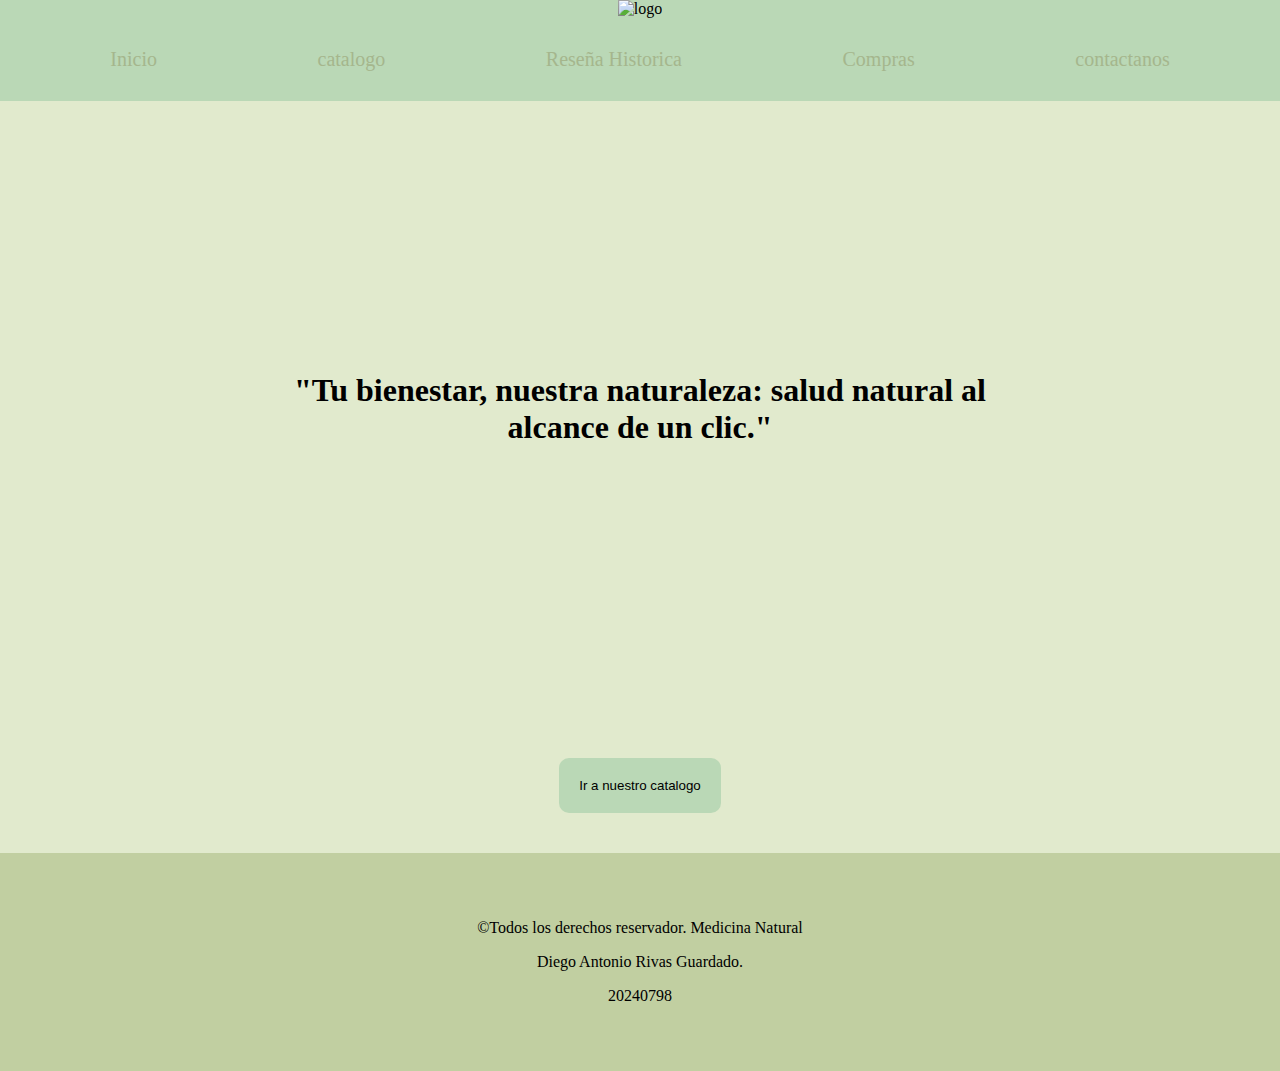
==== Paginas/index.html @ 922ff479 "Porsche" ====
<!DOCTYPE html>
<html lang="en">
    
<head>
    <link rel="preconnect" href="https://fonts.googleapis.com">
<link rel="preconnect" href="https://fonts.gstatic.com" crossorigin>
<link href="https://fonts.googleapis.com/css2?family=Noto+Sans+Gunjala+Gondi:wght@400..700&display=swap" rel="stylesheet">
    <meta charset="UTF-8">
    <meta name="viewport" content="width=device-width, initial-scale=1.0">
    <link rel="stylesheet" href="../css/estilos.css">
    <link rel="shortcut icon" href="../img/logo.png" type="image/x-icon">
    <title>Cookies Naturopathic</title>
</head>
<body>
    <header>
        <img src="../img/logo.png" alt="logo">
    </header>
    <nav>
        <a href="./index.html">Inicio</a>
        <a href="./catalogo.html">catalogo</a>
        <a href="./reseñahistorica.html">Reseña Historica</a>
        <a href="./compras.html">Compras</a>
        <a href="./contactanos.html">contactanos</a>
    </nav>
    <main class="fondo">
        <div class="fondito">
            <h1>"Tu bienestar, nuestra naturaleza: salud natural al alcance de un clic."</h1>
        </div>
    </main>
    <div class="botoncito">
    <button class="boton"><a href="./catalogo.html">Ir a nuestro catalogo</a></button>
    </div>
    <footer class="pie">
        <p>&copy;Todos los derechos reservador. Medicina Natural</p>
        <p>Diego Antonio Rivas Guardado.</p>
        <p>20240798</p>
    </footer>
</body>
</html>
---- css/estilos.css ----
@import url('https://fonts.googleapis.com/css2?family=Noto+Sans+Gunjala+Gondi:wght@400..700&display=swap');

header {
    background-color: #BAD8B6;
    text-align: center;
}

header img {
    width: 180px;
}
nav {
    background-color: #BAD8B6;
    display: flex;
    justify-content: space-around;
    align-items: end;
    padding: 30px;
    font-size: 20px;
}
nav:hover {
    color:  #BAD8B6;
}
nav a {
   text-decoration: none;
   color: #A5B68D;
}
body {
    background-color: #E1EACD;
    margin: 0px;
    padding: 0px;
 
}
.pie {
    background-color: #C1CFA1;
    text-align: center;
    padding: 50px;
}
.fondo {
    background-image: url(../img/fondo.jpg);
    padding: 250px;
}
.fondito {
    text-align: center;
}
.boton {
    border-radius: 10px;
    background-color: #BAD8B6;
    color: beige;
    border: 0px;
    padding: 20px;
}
.boton a {
    text-decoration: none;
    color: black;
}
.botoncito {
    text-align: center;
    padding: 40px;
}
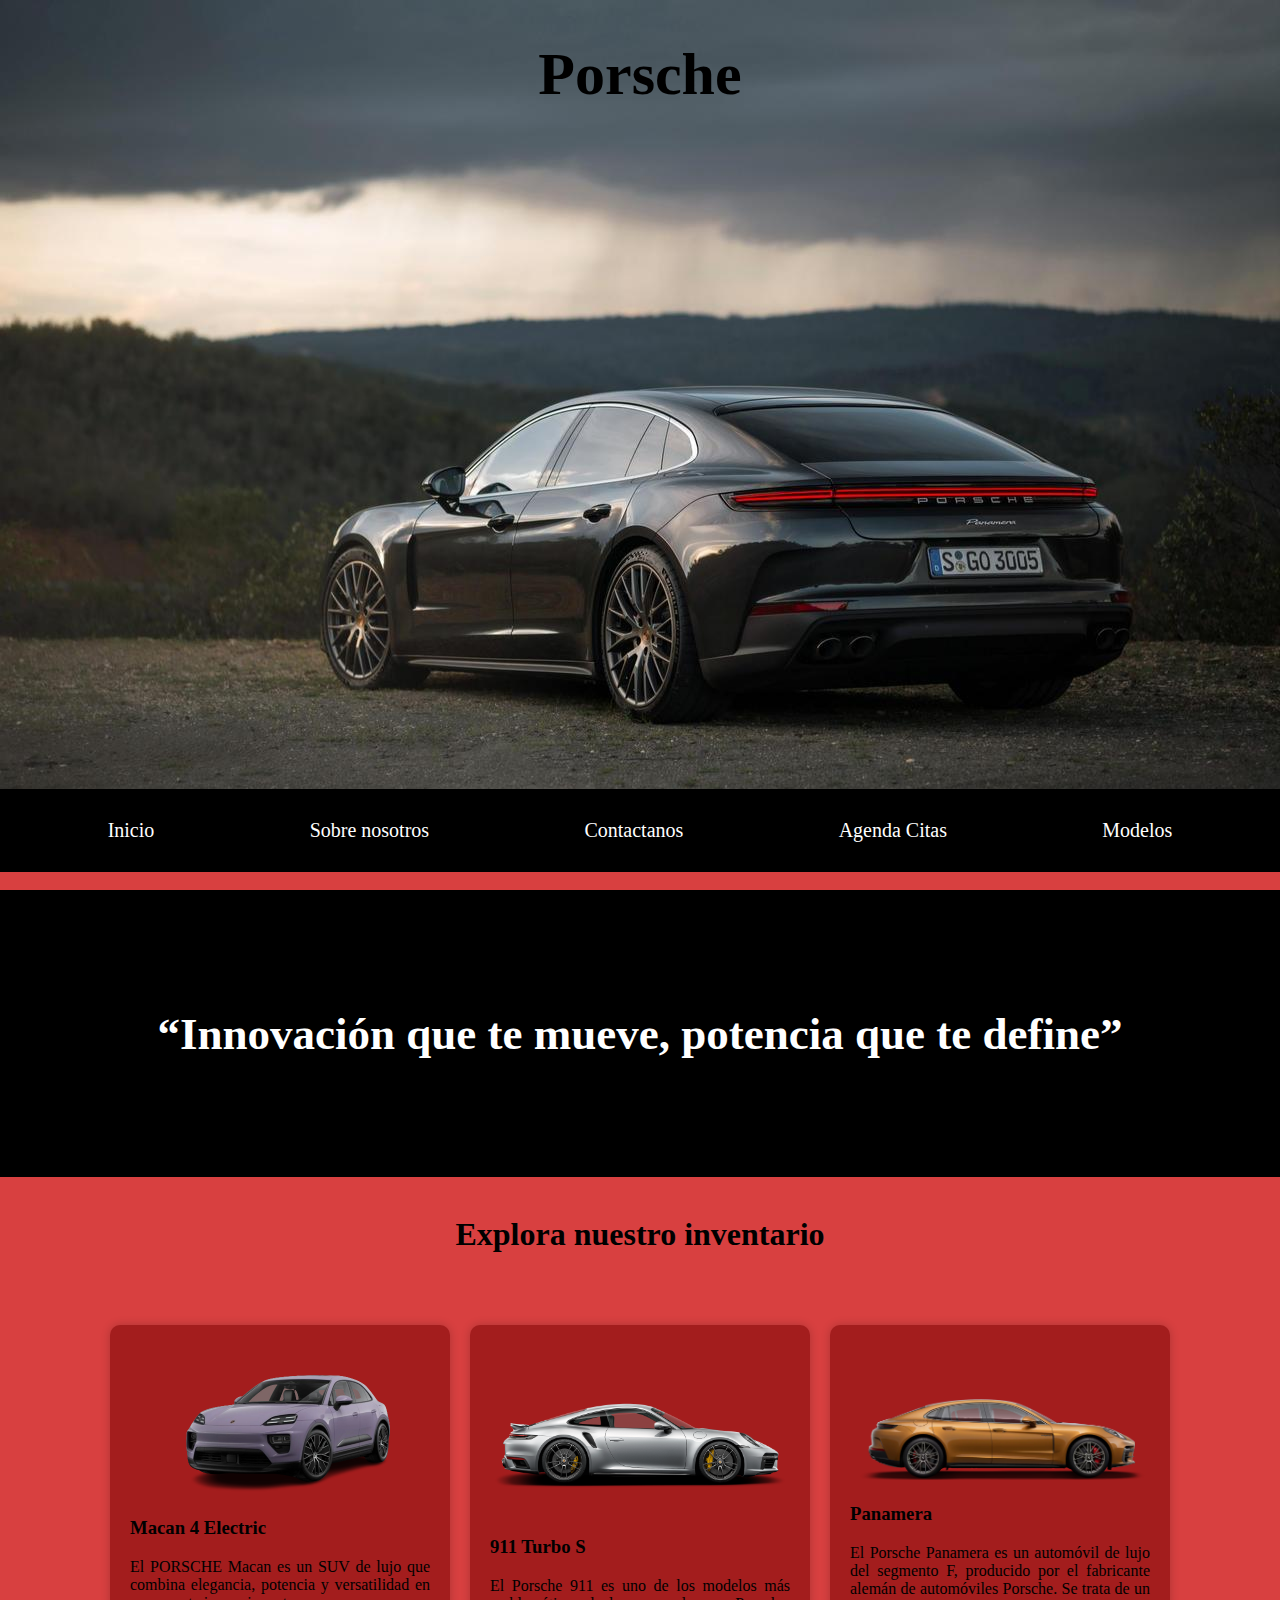
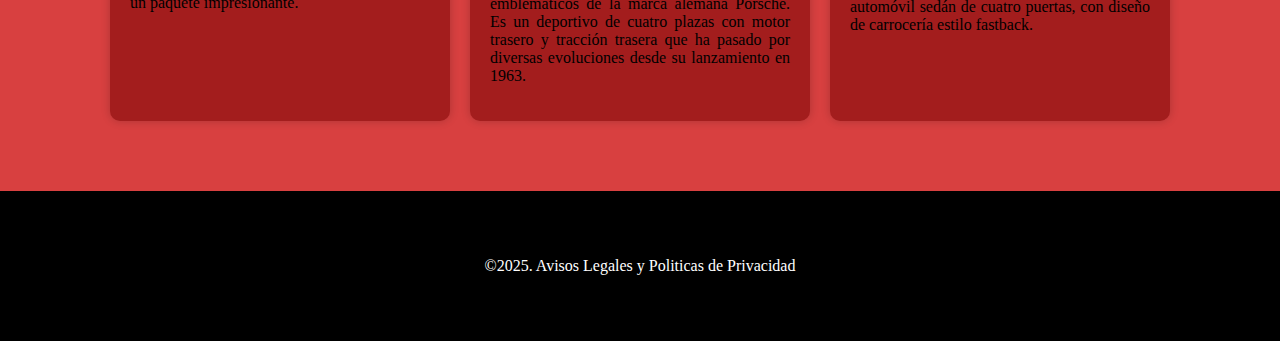
==== commit b1b9a891: "Porsche" ====
--- a/Paginas/index.html
+++ b/Paginas/index.html
@@ -9,31 +9,49 @@
     <meta name="viewport" content="width=device-width, initial-scale=1.0">
     <link rel="stylesheet" href="../css/estilos.css">
     <link rel="shortcut icon" href="../img/logo.png" type="image/x-icon">
-    <title>Cookies Naturopathic</title>
+    <title>Porsche</title>
 </head>
 <body>
-    <header>
-        <img src="../img/logo.png" alt="logo">
-    </header>
+    <main class="fondo">
+        <div class="fondito">
+            <h1>Porsche</h1>
+        </div>
+    </main>
     <nav>
         <a href="./index.html">Inicio</a>
-        <a href="./catalogo.html">catalogo</a>
-        <a href="./reseñahistorica.html">Reseña Historica</a>
-        <a href="./compras.html">Compras</a>
-        <a href="./contactanos.html">contactanos</a>
+        <a href="./catalogo.html">Sobre nosotros</a>
+        <a href="./reseñahistorica.html">Contactanos</a>
+        <a href="./compras.html">Agenda Citas</a>
+        <a href="./contactanos.html">Modelos</a>
     </nav>
-    <main class="fondo">
-        <div class="fondito">
-            <h1>"Tu bienestar, nuestra naturaleza: salud natural al alcance de un clic."</h1>
+    <br>
+    <div class="cuadro">
+        <h2>“Innovación que te mueve, potencia que te define”</h2>
+    </div>
+    <br>
+    <div class="texto">
+        <h1>Explora nuestro inventario</h1>
+    </div>
+    <section class="featured-classes">
+        <div class="class-card">
+            <img src="../img/macan 4 elecric.png" alt="Macan 4 Electric">
+            <h3>Macan 4 Electric</h3>
+            <p>El PORSCHE Macan es un SUV de lujo que combina elegancia, potencia y versatilidad en un paquete impresionante.</p>
         </div>
-    </main>
-    <div class="botoncito">
-    <button class="boton"><a href="./catalogo.html">Ir a nuestro catalogo</a></button>
-    </div>
+        <div class="class-card">
+            <img src="../img/turbo 991 s.png" alt="911 Turbo S">
+            <h3>911 Turbo S</h3>
+            <p>El Porsche 911 es uno de los modelos más emblemáticos de la marca alemana Porsche. Es un deportivo de cuatro plazas con motor trasero y tracción trasera que ha pasado por diversas evoluciones desde su lanzamiento en 1963.</p>
+        </div>
+        <div class="class-card">
+            <br><br><br>
+            <img src="../img/Panamera.avif" alt="Panamera">
+            <h3>Panamera</h3>
+            <p>El Porsche Panamera es un automóvil de lujo del segmento F, producido por el fabricante alemán de automóviles Porsche. Se trata de un automóvil sedán de cuatro puertas, con diseño de carrocería estilo fastback.</p>
+        </div>
+    </section>
     <footer class="pie">
-        <p>&copy;Todos los derechos reservador. Medicina Natural</p>
-        <p>Diego Antonio Rivas Guardado.</p>
-        <p>20240798</p>
+        <p>&copy;2025. Avisos Legales y Politicas de Privacidad</p>
     </footer>
 </body>
 </html>--- a/css/estilos.css
+++ b/css/estilos.css
@@ -1,45 +1,62 @@
-@import url('https://fonts.googleapis.com/css2?family=Noto+Sans+Gunjala+Gondi:wght@400..700&display=swap');
 
-header {
-    background-color: #BAD8B6;
-    text-align: center;
-}
-
-header img {
-    width: 180px;
-}
 nav {
-    background-color: #BAD8B6;
+    background-color:black;
     display: flex;
     justify-content: space-around;
     align-items: end;
     padding: 30px;
     font-size: 20px;
 }
-nav:hover {
-    color:  #BAD8B6;
-}
 nav a {
    text-decoration: none;
-   color: #A5B68D;
+   color: white;
 }
 body {
-    background-color: #E1EACD;
+    background-color: #D84040;
     margin: 0px;
     padding: 0px;
- 
-}
-.pie {
-    background-color: #C1CFA1;
-    text-align: center;
-    padding: 50px;
 }
 .fondo {
-    background-image: url(../img/fondo.jpg);
-    padding: 250px;
+    background-image: url(../img/fondo\ porsche.jpg);
+    padding: 300px;
 }
 .fondito {
     text-align: center;
+    margin-bottom: 380px;
+    margin-top: -300px;
+    font-size: 30px;
+}
+.texto {
+    text-align: center;
+}
+.cuadro {
+    background-color: black;
+    text-align: center;
+    padding: 80px;
+    color: white;
+    font-size: 30px;
+}
+.featured-classes {
+    text-align: center;
+    padding: 50px;
+    margin: 20px;
+    border-radius: 10px;
+}
+.featured-classes {
+    display: flex;
+    justify-content: center;
+    gap: 20px;
+}
+.class-card {
+    background: #A31D1D;
+    padding: 20px;
+    border-radius: 10px;
+    box-shadow: 0 0 10px rgba(0, 0, 0, 0.2);
+    text-align:justify;
+    width: 300px;
+}
+.class-card img {
+    width: 100%;
 }
 .boton {
     border-radius: 10px;
@@ -55,4 +72,10 @@
 .botoncito {
     text-align: center;
     padding: 40px;
+}
+.pie {
+    background-color: black;
+    text-align: center;
+    padding: 50px;
+    color:white;
 }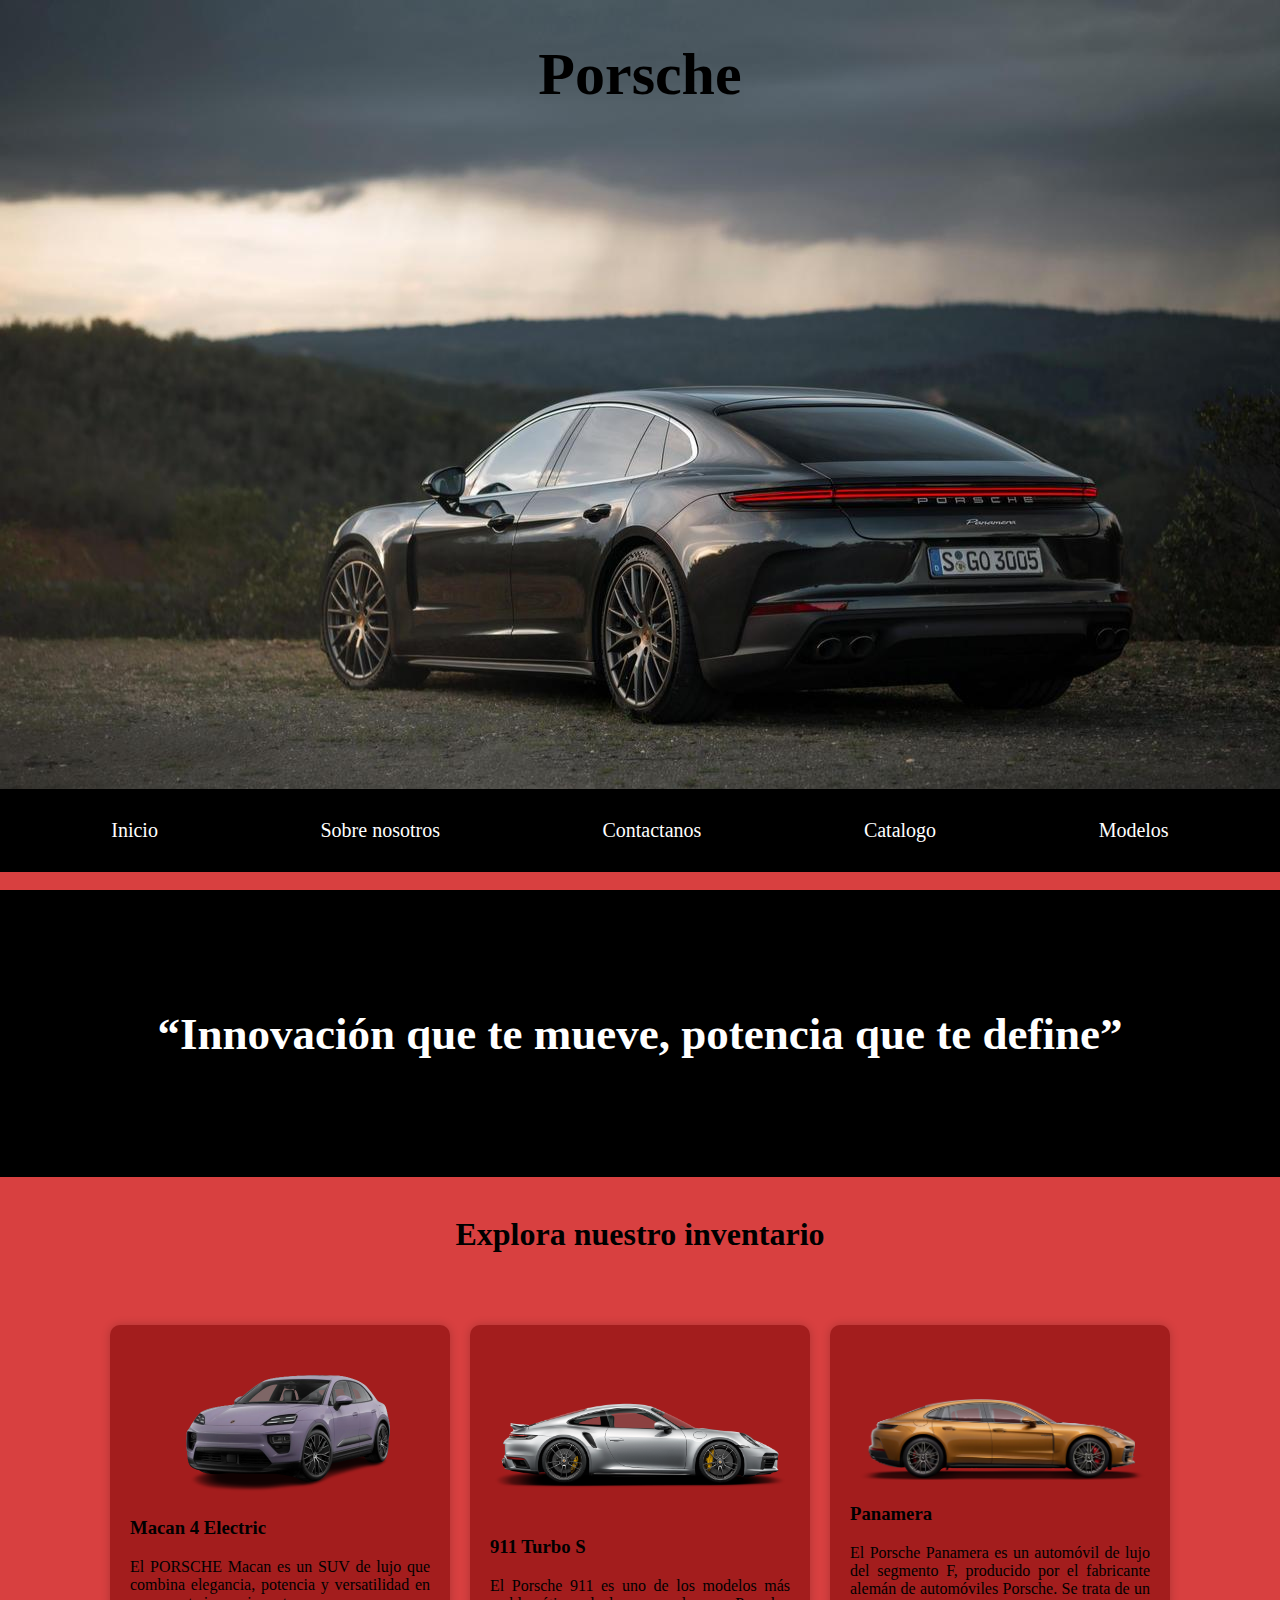
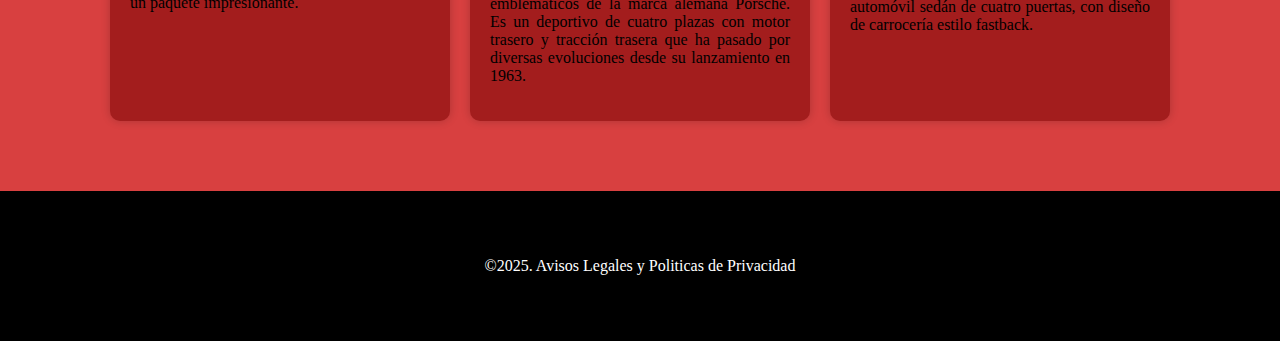
==== commit f0e01495: "Finalizado" ====
--- a/Paginas/index.html
+++ b/Paginas/index.html
@@ -19,10 +19,10 @@
     </main>
     <nav>
         <a href="./index.html">Inicio</a>
-        <a href="./catalogo.html">Sobre nosotros</a>
-        <a href="./reseñahistorica.html">Contactanos</a>
-        <a href="./compras.html">Agenda Citas</a>
-        <a href="./contactanos.html">Modelos</a>
+        <a href="./sobre.html">Sobre nosotros</a>
+        <a href="./conctactos.html">Contactanos</a>
+        <a href="./catalogo.html">Catalogo</a>
+        <a href="./modelos.html">Modelos</a>
     </nav>
     <br>
     <div class="cuadro">
--- a/css/estilos.css
+++ b/css/estilos.css
@@ -78,4 +78,48 @@
     text-align: center;
     padding: 50px;
     color:white;
-}+}
+@media (max-width: 768px) {
+    nav {
+        flex-direction:row;
+        font-size: 15px
+    }
+
+    .fondo {
+        background-image: url(../img/fondo\ porsche.jpg); 
+        padding: 150px;
+    }
+
+    .fondito {
+        margin-top: -100px; 
+        margin-bottom: 200px;
+        font-size: 25px;
+    }
+
+    .cuadro {
+        padding: 50px; 
+        font-size: 25px;
+    }
+
+    .featured-classes {
+        flex-direction: column; 
+        padding: 20px;
+    }
+
+    .class-card {
+        width: 90%; 
+        margin: 10px auto; 
+    }
+
+    .boton {
+        padding: 15px;
+    }
+
+    .botoncito {
+        padding: 20px;
+    }
+
+    .pie {
+        padding: 30px;
+    }
+}
